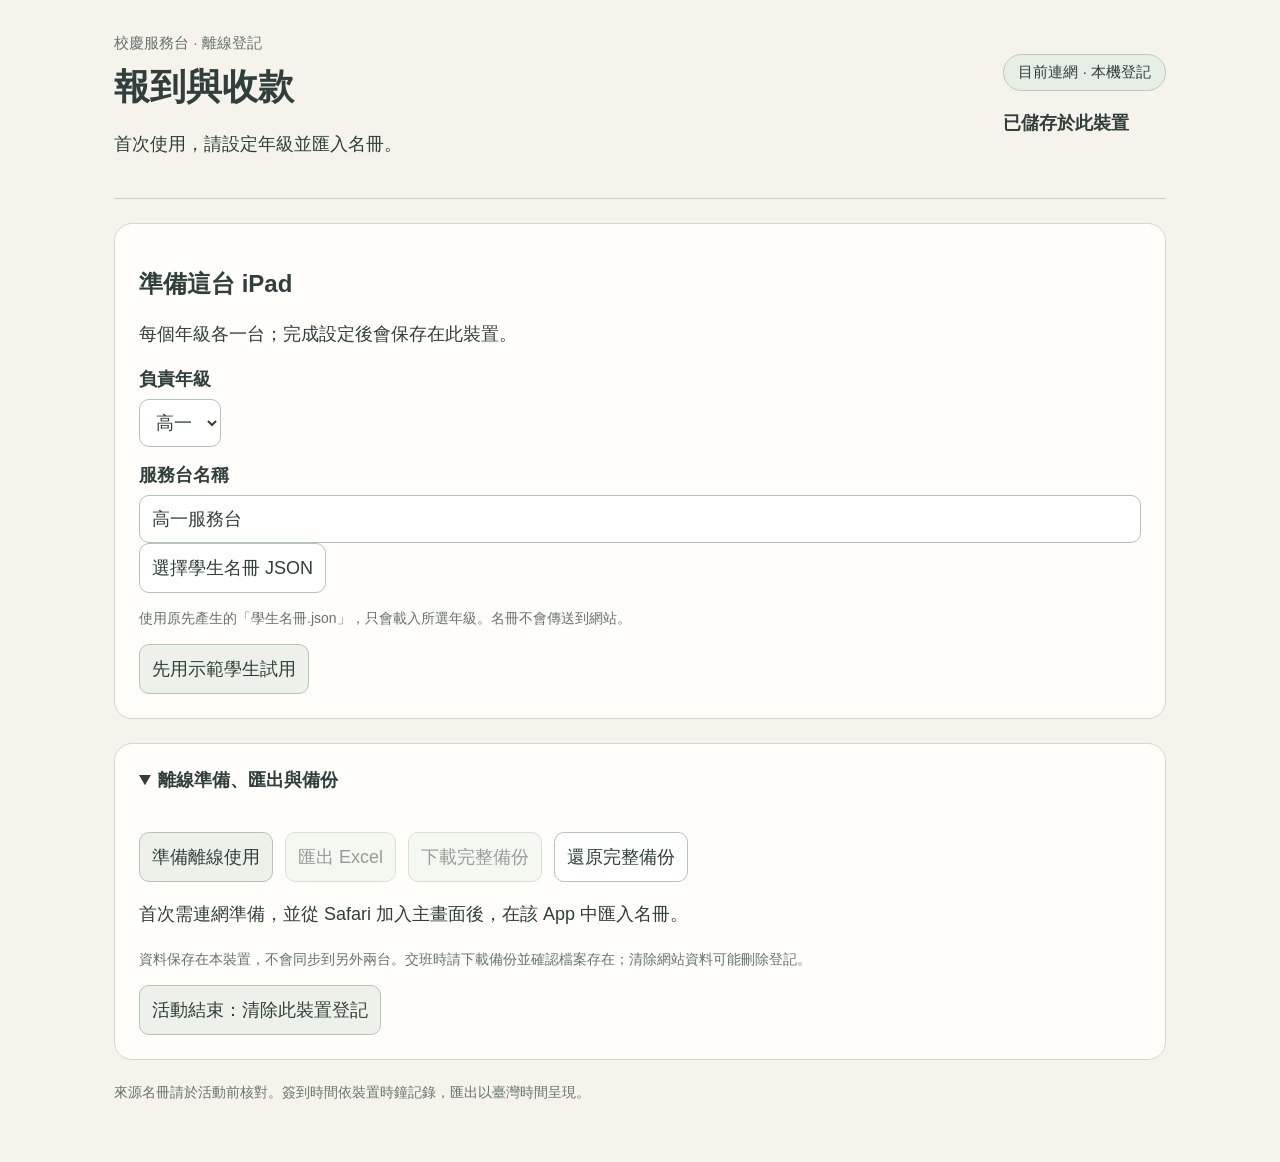
==== index.html @ 048487d2 "Add files via upload" ====
<!doctype html><html lang="zh-Hant"><meta charset="utf-8"><meta name="viewport" content="width=device-width,initial-scale=1,viewport-fit=cover"><meta name="theme-color" content="#45665e"><meta name="apple-mobile-web-app-capable" content="yes"><link rel="manifest" href="manifest.webmanifest"><link rel="icon" href="icon.svg"><title>校慶報到與收款</title><link rel="stylesheet" href="style.css">
<main><header><div><small>校慶服務台 · 離線登記</small><h1>報到與收款</h1><p id="station-title">首次使用，請設定年級並匯入名冊。</p></div><div><span class="badge" id="connection">檢查連線中</span><p id="save-status" role="status" aria-live="polite">正在讀取裝置資料…</p></div></header>
<div class="notice" id="error" role="alert" hidden></div>
<section class="panel" id="setup"><h2>準備這台 iPad</h2><p>每個年級各一台；完成設定後會保存在此裝置。</p><label for="grade">負責年級</label><select id="grade"><option value="1">高一</option><option value="2">高二</option><option value="3">高三</option></select><label for="station">服務台名稱</label><input id="station" maxlength="80" value="高一服務台"><label class="file">選擇學生名冊 JSON<input id="roster-file" type="file" accept=".json,application/json"></label><p class="hint">使用原先產生的「學生名冊.json」，只會載入所選年級。名冊不會傳送到網站。</p><button id="demo">先用示範學生試用</button></section>
<section id="workspace" hidden><div class="stats"><div><small>已到學生</small><strong id="present-count">0</strong></div><div><small>家長人數</small><strong id="guest-count">0</strong></div><div><small>有效實收</small><strong id="amount-count">$0</strong></div></div>
<section class="panel"><label for="query">搜尋姓名、班級或座號</label><div class="row"><input id="query" type="search" placeholder="輸入學生姓名" autocomplete="off"><button id="clear-query">清除／下一位</button></div><div class="row filters"><label>顯示<select id="filter"><option value="search">依搜尋結果</option><option value="present">已到場</option><option value="absent">未到場</option><option value="paid">有收款</option><option value="all">本年級全部</option></select></label><span id="result-count" role="status"></span></div><div id="results" class="results"></div></section>
<section class="panel" id="editor" hidden><div class="row"><h2 id="student-title"></h2><button id="close-editor">關閉學生資料</button></div><div class="check"><input id="present" type="checkbox"><label for="present">學生已到場</label></div><p class="hint" id="arrival-time"></p><label for="guests">家長到場人數（0–99）</label><input id="guests" type="number" min="0" max="99" step="1" inputmode="numeric"><label for="note">備註</label><textarea id="note" maxlength="2000" rows="3" placeholder="例如：家長已領取資料"></textarea><p class="hint">到場、人數與備註修改後自動儲存；請確認右上方顯示「已儲存」。</p>
<button id="retry-save">立即儲存／重試</button><hr><h3>新增一筆實收捐款</h3><p class="hint">只登記已收到的款項。每次新增獨立一筆，不覆蓋前次收款。</p><form id="payment-form"><div class="fields"><div><label for="amount">實收金額（元）</label><input id="amount" type="number" min="1" max="99999999" step="1" required inputmode="numeric"></div><div><label for="method">收款方式</label><select id="method"><option>現金</option><option>轉帳</option><option>其他</option></select></div></div><label for="payment-note">這筆收款備註</label><input id="payment-note" maxlength="2000"><button class="primary" id="add-payment">確認已收款並儲存</button></form><div id="payments"></div></section></section>
<details class="panel" open id="management"><summary>離線準備、匯出與備份</summary><div class="tools"><button id="offline">準備離線使用</button><button id="export" disabled>匯出 Excel</button><button id="backup" disabled>下載完整備份</button><label class="file">還原完整備份<input id="restore" type="file" accept=".json,application/json"></label></div><p id="offline-status" role="status">首次需連網準備，並從 Safari 加入主畫面後，在該 App 中匯入名冊。</p><p id="export-status" role="status"></p><p class="hint">資料保存在本裝置，不會同步到另外兩台。交班時請下載備份並確認檔案存在；清除網站資料可能刪除登記。</p><button id="erase">活動結束：清除此裝置登記</button></details><footer>來源名冊請於活動前核對。簽到時間依裝置時鐘記錄，匯出以臺灣時間呈現。</footer></main><dialog id="confirm-dialog"><form id="confirm-form"><h2 id="confirm-title">確認操作</h2><p id="confirm-text"></p><label id="confirm-label" for="confirm-input">請輸入</label><input id="confirm-input" maxlength="2000"><div class="tools"><button type="button" id="confirm-cancel">取消</button><button class="primary" type="submit">確認</button></div></form></dialog><script src="core.js"></script><script src="app.js"></script></html>
---- style.css ----
:root{font:18px -apple-system,BlinkMacSystemFont,"PingFang TC",sans-serif;color:#303f3b;background:#f5f3ec}*{box-sizing:border-box}body{margin:0}main{max-width:1100px;margin:auto;padding:32px 24px 60px}header,.row{display:flex;justify-content:space-between;align-items:center;gap:16px;flex-wrap:wrap}header{border-bottom:1px solid #ccd1c7;padding-bottom:20px}h1{font-size:36px;margin:10px 0}h2{font-size:24px}h3{font-size:20px}p{line-height:1.65}small,.hint,footer{color:#64736c}.badge{display:inline-block;border:1px solid #bdc8bd;background:#e7eee5;border-radius:20px;padding:8px 14px;font-size:15px}#save-status{font-weight:650}.panel{padding:24px;background:#fffefa;border:1px solid #d4d8cc;border-radius:18px;margin-top:24px}label{display:block;font-weight:600;margin:16px 0 8px}input,select,textarea,button,.file{font:inherit;color:inherit;border:1px solid #b6c3b8;border-radius:10px;padding:12px;min-height:48px;background:white}input:not([type=checkbox]),textarea{width:100%}select{max-width:100%}button,.file{cursor:pointer}button{background:#edf1e9}button:disabled{opacity:.5;cursor:wait}.primary{background:#45665e;color:white}input:focus-visible,textarea:focus-visible,button:focus-visible,select:focus-visible,summary:focus-visible{outline:3px solid #b59043;outline-offset:3px}.file{display:inline-flex;gap:10px;align-items:center;font-weight:400;margin:0;position:relative}.file input{position:absolute;opacity:0;width:1px!important;height:1px;min-height:0}.file:focus-within{outline:3px solid #b59043}.tools{display:flex;gap:12px;flex-wrap:wrap;margin-top:20px}.stats{display:grid;grid-template-columns:repeat(3,1fr);gap:14px;margin-top:24px}.stats>div{background:#e9eee4;border-radius:14px;padding:20px}.stats small,.stats strong{display:block}.stats strong{font-size:30px;margin-top:8px;overflow-wrap:anywhere}.row>input{flex:1;min-width:180px}.filters{justify-content:flex-start;margin:16px 0}.filters label{margin:0}.filters select{margin-left:12px}.results{display:grid;grid-template-columns:repeat(2,minmax(0,1fr));gap:12px;max-height:480px;overflow:auto}.student{text-align:left;display:flex;flex-direction:column;gap:6px;background:#fffefa;overflow-wrap:anywhere}.student strong{font-size:23px}.student[aria-pressed=true]{border:2px solid #45665e;background:#eaf0e8}.check{display:flex;align-items:center;gap:12px;margin-top:20px}.check input{width:28px;height:28px}.check label{margin:0;font-size:22px}.hint,footer{font-size:14px}.fields{display:grid;grid-template-columns:1fr 1fr;gap:16px}hr{border:0;border-top:1px solid #d4d8cc;margin-top:28px}form button{margin-top:16px}.payment{border-top:1px solid #d4d8cc;padding:16px 0;overflow-wrap:anywhere}.payment button{margin-left:12px}.notice{background:#fff1dd;border:1px solid #bf873a;padding:16px;margin-top:16px;border-radius:12px;white-space:pre-line;overflow-wrap:anywhere}summary{cursor:pointer;font-weight:600;min-height:44px}footer{margin-top:24px}#student-title{overflow-wrap:anywhere}[hidden]{display:none!important}@media(max-width:600px){main{padding:20px 14px}.panel{padding:18px 14px}.stats{gap:8px}.stats>div{padding:12px 9px}.stats strong{font-size:23px}.stats small{font-size:13px}.results,.fields{grid-template-columns:1fr}.row>input{flex-basis:100%}.tools>*{width:100%;justify-content:center}h1{font-size:30px}.filters select{margin-left:0}button{white-space:normal}.payment button{margin:8px 0 0;display:block}}

dialog{max-width:calc(100vw - 32px);width:520px;border:1px solid #b6c3b8;border-radius:18px;padding:24px;background:#fffefa;color:#303f3b}dialog::backdrop{background:#263a3266}
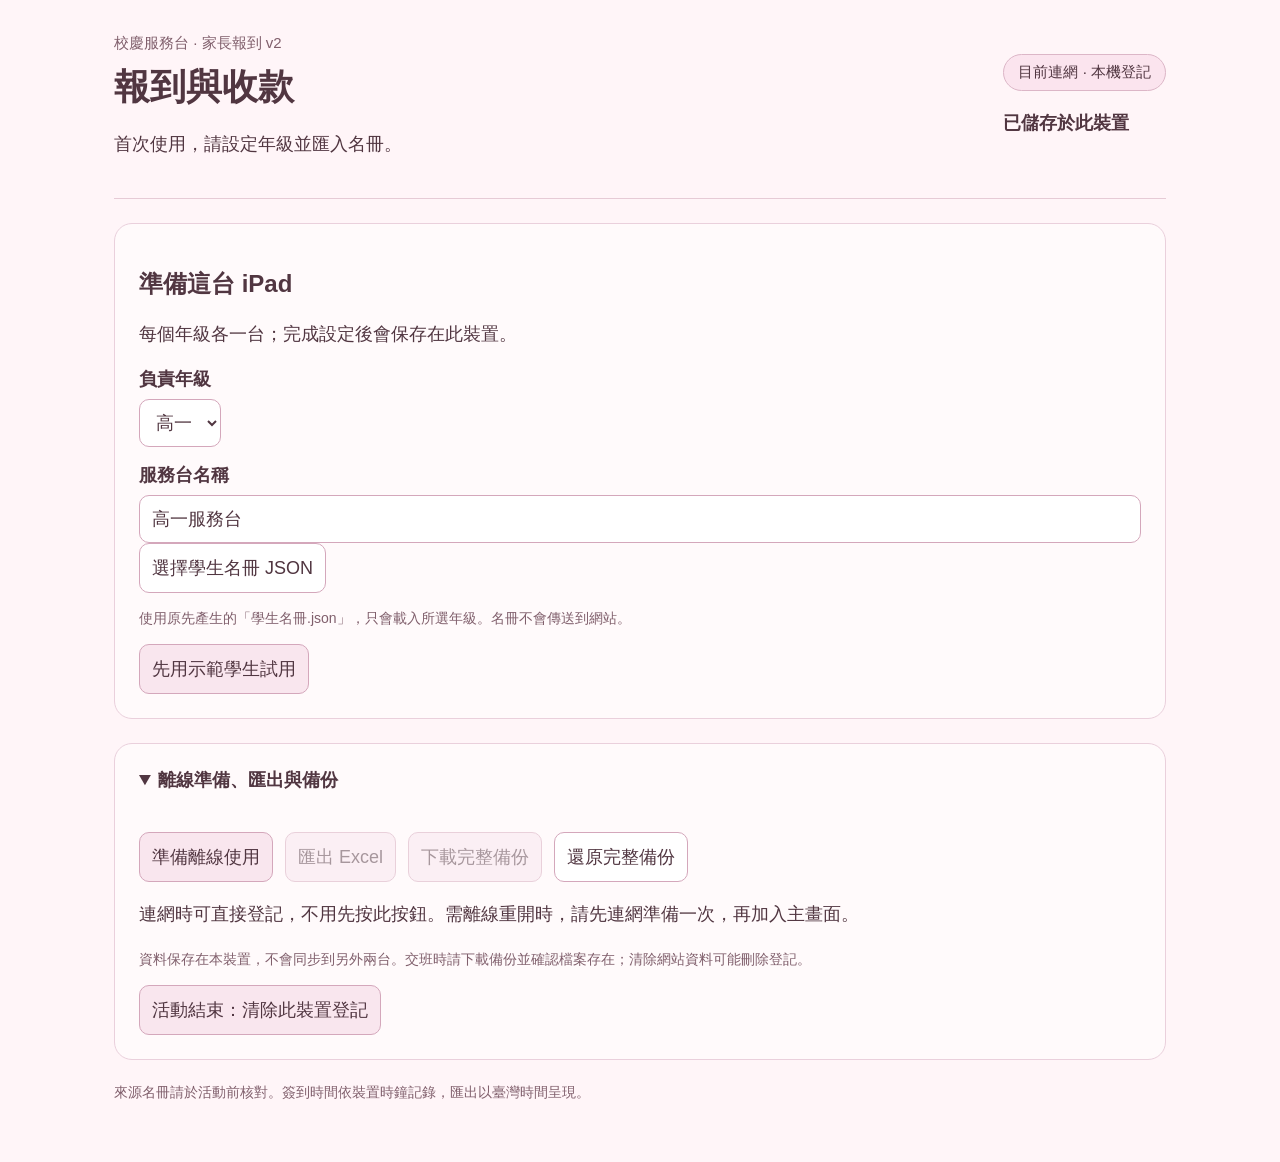
==== commit b91763ce: "Add files via upload" ====
--- a/index.html
+++ b/index.html
@@ -1,9 +1,9 @@
-<!doctype html><html lang="zh-Hant"><meta charset="utf-8"><meta name="viewport" content="width=device-width,initial-scale=1,viewport-fit=cover"><meta name="theme-color" content="#45665e"><meta name="apple-mobile-web-app-capable" content="yes"><link rel="manifest" href="manifest.webmanifest"><link rel="icon" href="icon.svg"><title>校慶報到與收款</title><link rel="stylesheet" href="style.css">
-<main><header><div><small>校慶服務台 · 離線登記</small><h1>報到與收款</h1><p id="station-title">首次使用，請設定年級並匯入名冊。</p></div><div><span class="badge" id="connection">檢查連線中</span><p id="save-status" role="status" aria-live="polite">正在讀取裝置資料…</p></div></header>
+<!doctype html><html lang="zh-Hant"><meta charset="utf-8"><meta name="viewport" content="width=device-width,initial-scale=1,viewport-fit=cover"><meta name="theme-color" content="#a84f70"><meta name="apple-mobile-web-app-capable" content="yes"><link rel="manifest" href="manifest.webmanifest"><link rel="icon" href="icon.svg"><title>校慶報到與收款</title><link rel="stylesheet" href="style.css?v=2">
+<main><header><div><small>校慶服務台 · 家長報到 v2</small><h1>報到與收款</h1><p id="station-title">首次使用，請設定年級並匯入名冊。</p></div><div><span class="badge" id="connection">檢查連線中</span><p id="save-status" role="status" aria-live="polite">正在讀取裝置資料…</p></div></header>
 <div class="notice" id="error" role="alert" hidden></div>
 <section class="panel" id="setup"><h2>準備這台 iPad</h2><p>每個年級各一台；完成設定後會保存在此裝置。</p><label for="grade">負責年級</label><select id="grade"><option value="1">高一</option><option value="2">高二</option><option value="3">高三</option></select><label for="station">服務台名稱</label><input id="station" maxlength="80" value="高一服務台"><label class="file">選擇學生名冊 JSON<input id="roster-file" type="file" accept=".json,application/json"></label><p class="hint">使用原先產生的「學生名冊.json」，只會載入所選年級。名冊不會傳送到網站。</p><button id="demo">先用示範學生試用</button></section>
-<section id="workspace" hidden><div class="stats"><div><small>已到學生</small><strong id="present-count">0</strong></div><div><small>家長人數</small><strong id="guest-count">0</strong></div><div><small>有效實收</small><strong id="amount-count">$0</strong></div></div>
-<section class="panel"><label for="query">搜尋姓名、班級或座號</label><div class="row"><input id="query" type="search" placeholder="輸入學生姓名" autocomplete="off"><button id="clear-query">清除／下一位</button></div><div class="row filters"><label>顯示<select id="filter"><option value="search">依搜尋結果</option><option value="present">已到場</option><option value="absent">未到場</option><option value="paid">有收款</option><option value="all">本年級全部</option></select></label><span id="result-count" role="status"></span></div><div id="results" class="results"></div></section>
-<section class="panel" id="editor" hidden><div class="row"><h2 id="student-title"></h2><button id="close-editor">關閉學生資料</button></div><div class="check"><input id="present" type="checkbox"><label for="present">學生已到場</label></div><p class="hint" id="arrival-time"></p><label for="guests">家長到場人數（0–99）</label><input id="guests" type="number" min="0" max="99" step="1" inputmode="numeric"><label for="note">備註</label><textarea id="note" maxlength="2000" rows="3" placeholder="例如：家長已領取資料"></textarea><p class="hint">到場、人數與備註修改後自動儲存；請確認右上方顯示「已儲存」。</p>
-<button id="retry-save">立即儲存／重試</button><hr><h3>新增一筆實收捐款</h3><p class="hint">只登記已收到的款項。每次新增獨立一筆，不覆蓋前次收款。</p><form id="payment-form"><div class="fields"><div><label for="amount">實收金額（元）</label><input id="amount" type="number" min="1" max="99999999" step="1" required inputmode="numeric"></div><div><label for="method">收款方式</label><select id="method"><option>現金</option><option>轉帳</option><option>其他</option></select></div></div><label for="payment-note">這筆收款備註</label><input id="payment-note" maxlength="2000"><button class="primary" id="add-payment">確認已收款並儲存</button></form><div id="payments"></div></section></section>
-<details class="panel" open id="management"><summary>離線準備、匯出與備份</summary><div class="tools"><button id="offline">準備離線使用</button><button id="export" disabled>匯出 Excel</button><button id="backup" disabled>下載完整備份</button><label class="file">還原完整備份<input id="restore" type="file" accept=".json,application/json"></label></div><p id="offline-status" role="status">首次需連網準備，並從 Safari 加入主畫面後，在該 App 中匯入名冊。</p><p id="export-status" role="status"></p><p class="hint">資料保存在本裝置，不會同步到另外兩台。交班時請下載備份並確認檔案存在；清除網站資料可能刪除登記。</p><button id="erase">活動結束：清除此裝置登記</button></details><footer>來源名冊請於活動前核對。簽到時間依裝置時鐘記錄，匯出以臺灣時間呈現。</footer></main><dialog id="confirm-dialog"><form id="confirm-form"><h2 id="confirm-title">確認操作</h2><p id="confirm-text"></p><label id="confirm-label" for="confirm-input">請輸入</label><input id="confirm-input" maxlength="2000"><div class="tools"><button type="button" id="confirm-cancel">取消</button><button class="primary" type="submit">確認</button></div></form></dialog><script src="core.js"></script><script src="app.js"></script></html>
+<section id="workspace" hidden><div class="stats"><div><small>已到家長</small><strong id="present-count">0</strong></div><div><small>家長到場比例</small><strong id="ratio-count">0%</strong></div><div><small>有效實收</small><strong id="amount-count">$0</strong></div></div>
+<section class="panel" id="search-panel"><label for="query">搜尋姓名、班級或座號</label><div class="row"><input id="query" type="search" placeholder="輸入學生姓名" autocomplete="off"><button id="clear-query">清除／下一位</button></div><div class="row filters"><label>顯示<select id="filter"><option value="search">依搜尋結果</option><option value="present">已到場</option><option value="absent">未到場</option><option value="paid">有收款</option><option value="all">本年級全部</option></select></label><span id="result-count" role="status"></span></div><div id="results" class="results"></div></section>
+<section class="panel" id="editor" hidden><div class="row"><h2 id="student-title"></h2><button id="close-editor">返回選擇其他學生</button></div><div class="check"><input id="present" type="checkbox"><label for="present">家長已到場</label></div><p class="hint" id="arrival-time"></p><label for="note">備註</label><textarea id="note" maxlength="2000" rows="3" placeholder="例如：家長已領取資料"></textarea><p class="hint">家長到場與備註修改後自動儲存；請確認右上方顯示「已儲存」。</p>
+<button id="retry-save">立即儲存／重試</button><hr><h3>新增一筆實收捐款</h3><p class="hint">只登記已收到的款項。每次新增獨立一筆，不覆蓋前次收款。</p><form id="payment-form"><div class="fields"><div><label for="amount">實收金額（元）</label><input id="amount" type="number" min="1" max="99999999" step="1" required inputmode="numeric"></div><div><label for="method">收款方式</label><select id="method"><option>現金</option><option>轉帳</option><option>其他</option></select></div></div><label for="payment-note">這筆收款備註</label><input id="payment-note" maxlength="2000"><button class="primary" id="add-payment">確認已收款並儲存</button></form><div id="payments"></div></section><section class="panel" id="received-panel"><h2>目前已收到款項</h2><label for="received-query">查詢學生或班級</label><input id="received-query" type="search" placeholder="輸入姓名或班級；留白顯示全部"><p id="received-summary" role="status"></p><div id="received-list" class="results"></div></section></section>
+<details class="panel" open id="management"><summary>離線準備、匯出與備份</summary><div class="tools"><button id="offline">準備離線使用</button><button id="export" disabled>匯出 Excel</button><button id="backup" disabled>下載完整備份</button><label class="file">還原完整備份<input id="restore" type="file" accept=".json,application/json"></label></div><p id="offline-status" role="status">連網時可直接登記，不用先按此按鈕。需離線重開時，請先連網準備一次，再加入主畫面。</p><p id="export-status" role="status"></p><p class="hint">資料保存在本裝置，不會同步到另外兩台。交班時請下載備份並確認檔案存在；清除網站資料可能刪除登記。</p><button id="erase">活動結束：清除此裝置登記</button></details><footer>來源名冊請於活動前核對。簽到時間依裝置時鐘記錄，匯出以臺灣時間呈現。</footer></main><dialog id="confirm-dialog"><form id="confirm-form"><h2 id="confirm-title">確認操作</h2><p id="confirm-text"></p><label id="confirm-label" for="confirm-input">請輸入</label><input id="confirm-input" maxlength="2000"><div class="tools"><button type="button" id="confirm-cancel">取消</button><button class="primary" type="submit">確認</button></div></form></dialog><script src="core.js?v=2"></script><script src="app.js?v=2"></script></html>
--- a/style.css
+++ b/style.css
@@ -1,3 +1,5 @@
-:root{font:18px -apple-system,BlinkMacSystemFont,"PingFang TC",sans-serif;color:#303f3b;background:#f5f3ec}*{box-sizing:border-box}body{margin:0}main{max-width:1100px;margin:auto;padding:32px 24px 60px}header,.row{display:flex;justify-content:space-between;align-items:center;gap:16px;flex-wrap:wrap}header{border-bottom:1px solid #ccd1c7;padding-bottom:20px}h1{font-size:36px;margin:10px 0}h2{font-size:24px}h3{font-size:20px}p{line-height:1.65}small,.hint,footer{color:#64736c}.badge{display:inline-block;border:1px solid #bdc8bd;background:#e7eee5;border-radius:20px;padding:8px 14px;font-size:15px}#save-status{font-weight:650}.panel{padding:24px;background:#fffefa;border:1px solid #d4d8cc;border-radius:18px;margin-top:24px}label{display:block;font-weight:600;margin:16px 0 8px}input,select,textarea,button,.file{font:inherit;color:inherit;border:1px solid #b6c3b8;border-radius:10px;padding:12px;min-height:48px;background:white}input:not([type=checkbox]),textarea{width:100%}select{max-width:100%}button,.file{cursor:pointer}button{background:#edf1e9}button:disabled{opacity:.5;cursor:wait}.primary{background:#45665e;color:white}input:focus-visible,textarea:focus-visible,button:focus-visible,select:focus-visible,summary:focus-visible{outline:3px solid #b59043;outline-offset:3px}.file{display:inline-flex;gap:10px;align-items:center;font-weight:400;margin:0;position:relative}.file input{position:absolute;opacity:0;width:1px!important;height:1px;min-height:0}.file:focus-within{outline:3px solid #b59043}.tools{display:flex;gap:12px;flex-wrap:wrap;margin-top:20px}.stats{display:grid;grid-template-columns:repeat(3,1fr);gap:14px;margin-top:24px}.stats>div{background:#e9eee4;border-radius:14px;padding:20px}.stats small,.stats strong{display:block}.stats strong{font-size:30px;margin-top:8px;overflow-wrap:anywhere}.row>input{flex:1;min-width:180px}.filters{justify-content:flex-start;margin:16px 0}.filters label{margin:0}.filters select{margin-left:12px}.results{display:grid;grid-template-columns:repeat(2,minmax(0,1fr));gap:12px;max-height:480px;overflow:auto}.student{text-align:left;display:flex;flex-direction:column;gap:6px;background:#fffefa;overflow-wrap:anywhere}.student strong{font-size:23px}.student[aria-pressed=true]{border:2px solid #45665e;background:#eaf0e8}.check{display:flex;align-items:center;gap:12px;margin-top:20px}.check input{width:28px;height:28px}.check label{margin:0;font-size:22px}.hint,footer{font-size:14px}.fields{display:grid;grid-template-columns:1fr 1fr;gap:16px}hr{border:0;border-top:1px solid #d4d8cc;margin-top:28px}form button{margin-top:16px}.payment{border-top:1px solid #d4d8cc;padding:16px 0;overflow-wrap:anywhere}.payment button{margin-left:12px}.notice{background:#fff1dd;border:1px solid #bf873a;padding:16px;margin-top:16px;border-radius:12px;white-space:pre-line;overflow-wrap:anywhere}summary{cursor:pointer;font-weight:600;min-height:44px}footer{margin-top:24px}#student-title{overflow-wrap:anywhere}[hidden]{display:none!important}@media(max-width:600px){main{padding:20px 14px}.panel{padding:18px 14px}.stats{gap:8px}.stats>div{padding:12px 9px}.stats strong{font-size:23px}.stats small{font-size:13px}.results,.fields{grid-template-columns:1fr}.row>input{flex-basis:100%}.tools>*{width:100%;justify-content:center}h1{font-size:30px}.filters select{margin-left:0}button{white-space:normal}.payment button{margin:8px 0 0;display:block}}
+:root{font:18px -apple-system,BlinkMacSystemFont,"PingFang TC",sans-serif;color:#513641;background:#fff5f8}*{box-sizing:border-box}body{margin:0}main{max-width:1100px;margin:auto;padding:32px 24px 60px}header,.row{display:flex;justify-content:space-between;align-items:center;gap:16px;flex-wrap:wrap}header{border-bottom:1px solid #e6cbd6;padding-bottom:20px}h1{font-size:36px;margin:10px 0}h2{font-size:24px}h3{font-size:20px}p{line-height:1.65}small,.hint,footer{color:#805f6c}.badge{display:inline-block;border:1px solid #dcb6c7;background:#fbe4ee;border-radius:20px;padding:8px 14px;font-size:15px}#save-status{font-weight:650}.panel{padding:24px;background:#fffafb;border:1px solid #ead0dc;border-radius:18px;margin-top:24px}label{display:block;font-weight:600;margin:16px 0 8px}input,select,textarea,button,.file{font:inherit;color:inherit;border:1px solid #d4a7bb;border-radius:10px;padding:12px;min-height:48px;background:white}input:not([type=checkbox]),textarea{width:100%}select{max-width:100%}button,.file{cursor:pointer}button{background:#f9e6ee}button:disabled{opacity:.5;cursor:wait}.primary{background:#a84f70;color:white}input:focus-visible,textarea:focus-visible,button:focus-visible,select:focus-visible,summary:focus-visible{outline:3px solid #a84f70;outline-offset:3px}.file{display:inline-flex;gap:10px;align-items:center;font-weight:400;margin:0;position:relative}.file input{position:absolute;opacity:0;width:1px!important;height:1px;min-height:0}.file:focus-within{outline:3px solid #a84f70}.tools{display:flex;gap:12px;flex-wrap:wrap;margin-top:20px}.stats{display:grid;grid-template-columns:repeat(3,1fr);gap:14px;margin-top:24px}.stats>div{background:#f8e1eb;border-radius:14px;padding:20px}.stats small,.stats strong{display:block}.stats strong{font-size:30px;margin-top:8px;overflow-wrap:anywhere}.row>input{flex:1;min-width:180px}.filters{justify-content:flex-start;margin:16px 0}.filters label{margin:0}.filters select{margin-left:12px}.results{display:grid;grid-template-columns:repeat(2,minmax(0,1fr));gap:12px;max-height:480px;overflow:auto}.student{text-align:left;display:flex;flex-direction:column;gap:6px;background:#fffafb;overflow-wrap:anywhere}.student strong{font-size:23px}.student[aria-pressed=true]{border:2px solid #a84f70;background:#fce8f0}.check{display:flex;align-items:center;gap:12px;margin-top:20px}.check input{width:28px;height:28px}.check label{margin:0;font-size:22px}.hint,footer{font-size:14px}.fields{display:grid;grid-template-columns:1fr 1fr;gap:16px}hr{border:0;border-top:1px solid #ead0dc;margin-top:28px}form button{margin-top:16px}.payment{border-top:1px solid #ead0dc;padding:16px 0;overflow-wrap:anywhere}.payment button{margin-left:12px}.notice{background:#fff1dd;border:1px solid #bf873a;padding:16px;margin-top:16px;border-radius:12px;white-space:pre-line;overflow-wrap:anywhere}summary{cursor:pointer;font-weight:600;min-height:44px}footer{margin-top:24px}#student-title{overflow-wrap:anywhere}[hidden]{display:none!important}@media(max-width:600px){main{padding:20px 14px}.panel{padding:18px 14px}.stats{gap:8px}.stats>div{padding:12px 9px}.stats strong{font-size:23px}.stats small{font-size:13px}.results,.fields{grid-template-columns:1fr}.row>input{flex-basis:100%}.tools>*{width:100%;justify-content:center}h1{font-size:30px}.filters select{margin-left:0}button{white-space:normal}.payment button{margin:8px 0 0;display:block}}
 
-dialog{max-width:calc(100vw - 32px);width:520px;border:1px solid #b6c3b8;border-radius:18px;padding:24px;background:#fffefa;color:#303f3b}dialog::backdrop{background:#263a3266}
+dialog{max-width:calc(100vw - 32px);width:520px;border:1px solid #d4a7bb;border-radius:18px;padding:24px;background:#fffafb;color:#513641}dialog::backdrop{background:#51364166}
+
+#editor{scroll-margin-top:16px}.received{border:1px solid #ead0dc;border-radius:12px;padding:16px}.received strong:last-child{color:#a84f70}
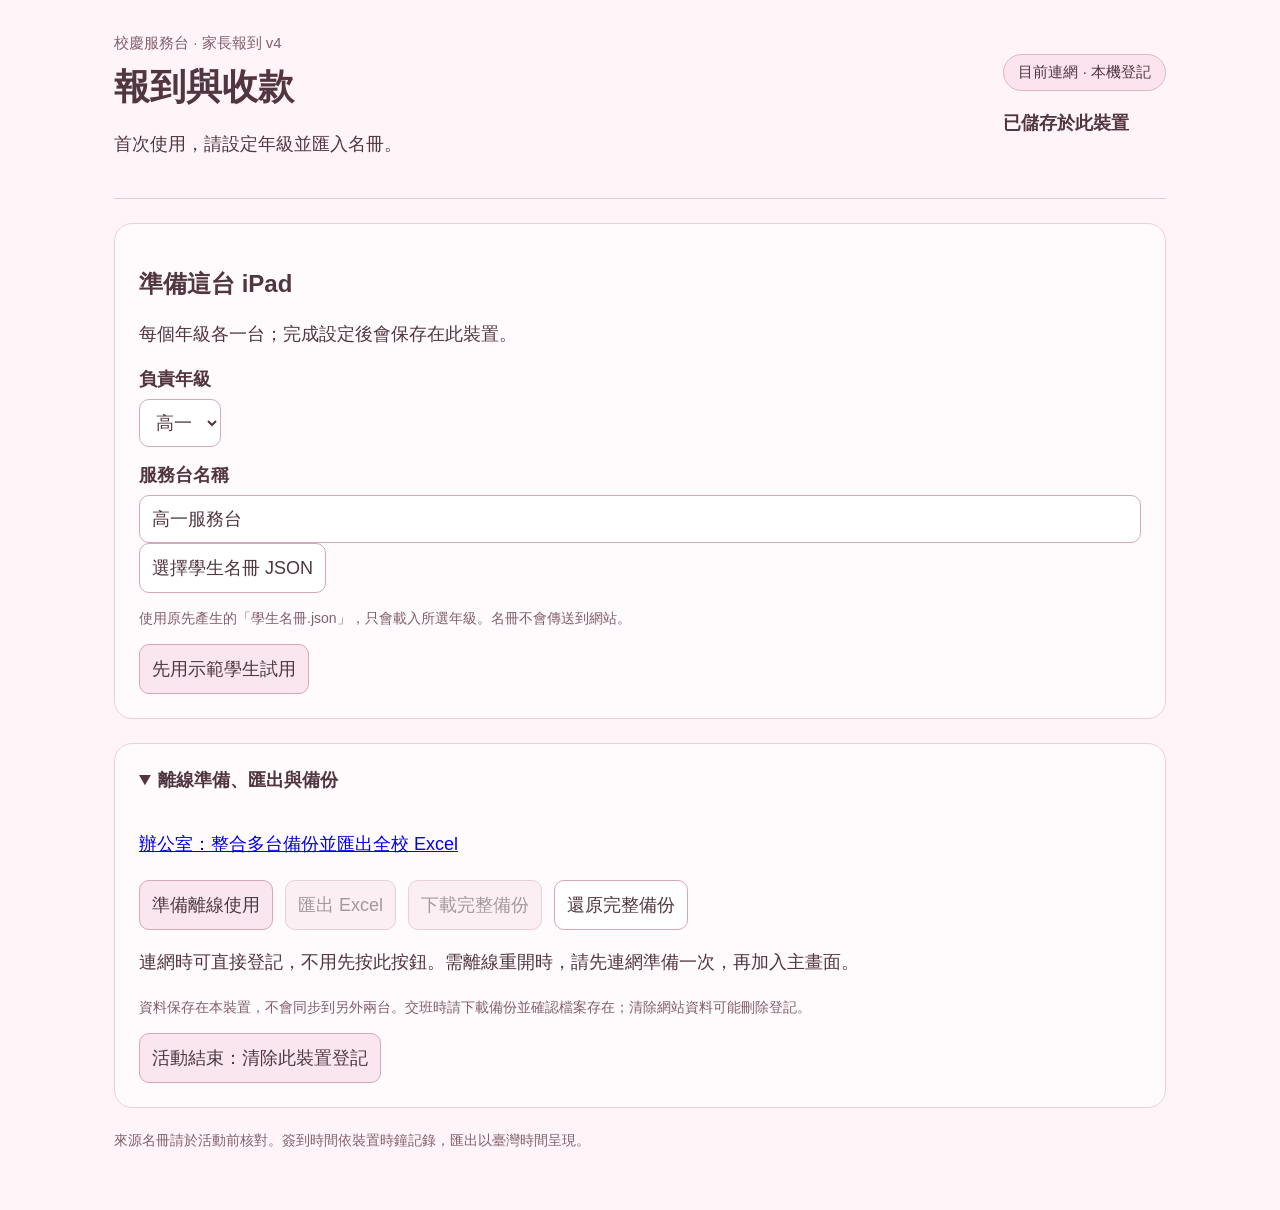
==== commit 0c6d0a1e: "Add files via upload" ====
--- a/index.html
+++ b/index.html
@@ -1,9 +1,9 @@
-<!doctype html><html lang="zh-Hant"><meta charset="utf-8"><meta name="viewport" content="width=device-width,initial-scale=1,viewport-fit=cover"><meta name="theme-color" content="#a84f70"><meta name="apple-mobile-web-app-capable" content="yes"><link rel="manifest" href="manifest.webmanifest"><link rel="icon" href="icon.svg"><title>校慶報到與收款</title><link rel="stylesheet" href="style.css?v=2">
-<main><header><div><small>校慶服務台 · 家長報到 v2</small><h1>報到與收款</h1><p id="station-title">首次使用，請設定年級並匯入名冊。</p></div><div><span class="badge" id="connection">檢查連線中</span><p id="save-status" role="status" aria-live="polite">正在讀取裝置資料…</p></div></header>
+<!doctype html><html lang="zh-Hant"><meta charset="utf-8"><meta name="viewport" content="width=device-width,initial-scale=1,viewport-fit=cover"><meta name="theme-color" content="#a84f70"><meta name="apple-mobile-web-app-capable" content="yes"><link rel="manifest" href="manifest.webmanifest"><link rel="icon" href="icon.svg"><title>校慶報到與收款</title><link rel="stylesheet" href="style.css?v=4">
+<main><header><div><small>校慶服務台 · 家長報到 v4</small><h1>報到與收款</h1><p id="station-title">首次使用，請設定年級並匯入名冊。</p></div><div><span class="badge" id="connection">檢查連線中</span><p id="save-status" role="status" aria-live="polite">正在讀取裝置資料…</p></div></header>
 <div class="notice" id="error" role="alert" hidden></div>
 <section class="panel" id="setup"><h2>準備這台 iPad</h2><p>每個年級各一台；完成設定後會保存在此裝置。</p><label for="grade">負責年級</label><select id="grade"><option value="1">高一</option><option value="2">高二</option><option value="3">高三</option></select><label for="station">服務台名稱</label><input id="station" maxlength="80" value="高一服務台"><label class="file">選擇學生名冊 JSON<input id="roster-file" type="file" accept=".json,application/json"></label><p class="hint">使用原先產生的「學生名冊.json」，只會載入所選年級。名冊不會傳送到網站。</p><button id="demo">先用示範學生試用</button></section>
 <section id="workspace" hidden><div class="stats"><div><small>已到家長</small><strong id="present-count">0</strong></div><div><small>家長到場比例</small><strong id="ratio-count">0%</strong></div><div><small>有效實收</small><strong id="amount-count">$0</strong></div></div>
 <section class="panel" id="search-panel"><label for="query">搜尋姓名、班級或座號</label><div class="row"><input id="query" type="search" placeholder="輸入學生姓名" autocomplete="off"><button id="clear-query">清除／下一位</button></div><div class="row filters"><label>顯示<select id="filter"><option value="search">依搜尋結果</option><option value="present">已到場</option><option value="absent">未到場</option><option value="paid">有收款</option><option value="all">本年級全部</option></select></label><span id="result-count" role="status"></span></div><div id="results" class="results"></div></section>
 <section class="panel" id="editor" hidden><div class="row"><h2 id="student-title"></h2><button id="close-editor">返回選擇其他學生</button></div><div class="check"><input id="present" type="checkbox"><label for="present">家長已到場</label></div><p class="hint" id="arrival-time"></p><label for="note">備註</label><textarea id="note" maxlength="2000" rows="3" placeholder="例如：家長已領取資料"></textarea><p class="hint">家長到場與備註修改後自動儲存；請確認右上方顯示「已儲存」。</p>
-<button id="retry-save">立即儲存／重試</button><hr><h3>新增一筆實收捐款</h3><p class="hint">只登記已收到的款項。每次新增獨立一筆，不覆蓋前次收款。</p><form id="payment-form"><div class="fields"><div><label for="amount">實收金額（元）</label><input id="amount" type="number" min="1" max="99999999" step="1" required inputmode="numeric"></div><div><label for="method">收款方式</label><select id="method"><option>現金</option><option>轉帳</option><option>其他</option></select></div></div><label for="payment-note">這筆收款備註</label><input id="payment-note" maxlength="2000"><button class="primary" id="add-payment">確認已收款並儲存</button></form><div id="payments"></div></section><section class="panel" id="received-panel"><h2>目前已收到款項</h2><label for="received-query">查詢學生或班級</label><input id="received-query" type="search" placeholder="輸入姓名或班級；留白顯示全部"><p id="received-summary" role="status"></p><div id="received-list" class="results"></div></section></section>
-<details class="panel" open id="management"><summary>離線準備、匯出與備份</summary><div class="tools"><button id="offline">準備離線使用</button><button id="export" disabled>匯出 Excel</button><button id="backup" disabled>下載完整備份</button><label class="file">還原完整備份<input id="restore" type="file" accept=".json,application/json"></label></div><p id="offline-status" role="status">連網時可直接登記，不用先按此按鈕。需離線重開時，請先連網準備一次，再加入主畫面。</p><p id="export-status" role="status"></p><p class="hint">資料保存在本裝置，不會同步到另外兩台。交班時請下載備份並確認檔案存在；清除網站資料可能刪除登記。</p><button id="erase">活動結束：清除此裝置登記</button></details><footer>來源名冊請於活動前核對。簽到時間依裝置時鐘記錄，匯出以臺灣時間呈現。</footer></main><dialog id="confirm-dialog"><form id="confirm-form"><h2 id="confirm-title">確認操作</h2><p id="confirm-text"></p><label id="confirm-label" for="confirm-input">請輸入</label><input id="confirm-input" maxlength="2000"><div class="tools"><button type="button" id="confirm-cancel">取消</button><button class="primary" type="submit">確認</button></div></form></dialog><script src="core.js?v=2"></script><script src="app.js?v=2"></script></html>
+<button id="retry-save">立即儲存／重試</button><hr><div class="check"><input id="no-donation" type="checkbox"><label for="no-donation">無捐款</label></div><p class="hint">捐款自由；確認沒有捐款時勾選。未勾選也可只登記家長到場。</p><h3>新增一筆實收捐款</h3><p class="hint">只登記已收到的款項。每次新增獨立一筆，不覆蓋前次收款。</p><form id="payment-form"><div class="fields"><div><label for="amount">實收金額（元）</label><input id="amount" type="number" min="1" max="99999999" step="1" required inputmode="numeric"></div><div><label for="method">收款方式</label><select id="method"><option>現金</option><option>轉帳</option><option>其他</option></select></div></div><label for="payment-note">這筆收款備註</label><input id="payment-note" maxlength="2000"><button class="primary" id="add-payment">確認已收款並儲存</button></form><div id="payments"></div></section><section class="panel" id="received-panel"><h2>目前已收到款項</h2><label for="received-query">查詢學生或班級</label><input id="received-query" type="search" placeholder="輸入姓名或班級；留白顯示全部"><p id="received-summary" role="status"></p><div id="received-list" class="results"></div></section></section>
+<details class="panel" open id="management"><summary>離線準備、匯出與備份</summary><p><a href="merge.html">辦公室：整合多台備份並匯出全校 Excel</a></p><div class="tools"><button id="offline">準備離線使用</button><button id="export" disabled>匯出 Excel</button><button id="backup" disabled>下載完整備份</button><label class="file">還原完整備份<input id="restore" type="file" accept=".json,application/json"></label></div><p id="offline-status" role="status">連網時可直接登記，不用先按此按鈕。需離線重開時，請先連網準備一次，再加入主畫面。</p><p id="export-status" role="status"></p><p class="hint">資料保存在本裝置，不會同步到另外兩台。交班時請下載備份並確認檔案存在；清除網站資料可能刪除登記。</p><button id="erase">活動結束：清除此裝置登記</button></details><footer>來源名冊請於活動前核對。簽到時間依裝置時鐘記錄，匯出以臺灣時間呈現。</footer></main><dialog id="confirm-dialog"><form id="confirm-form"><h2 id="confirm-title">確認操作</h2><p id="confirm-text"></p><label id="confirm-label" for="confirm-input">請輸入</label><input id="confirm-input" maxlength="2000"><div class="tools"><button type="button" id="confirm-cancel">取消</button><button class="primary" type="submit">確認</button></div></form></dialog><script src="core.js?v=4"></script><script src="app.js?v=4"></script></html>
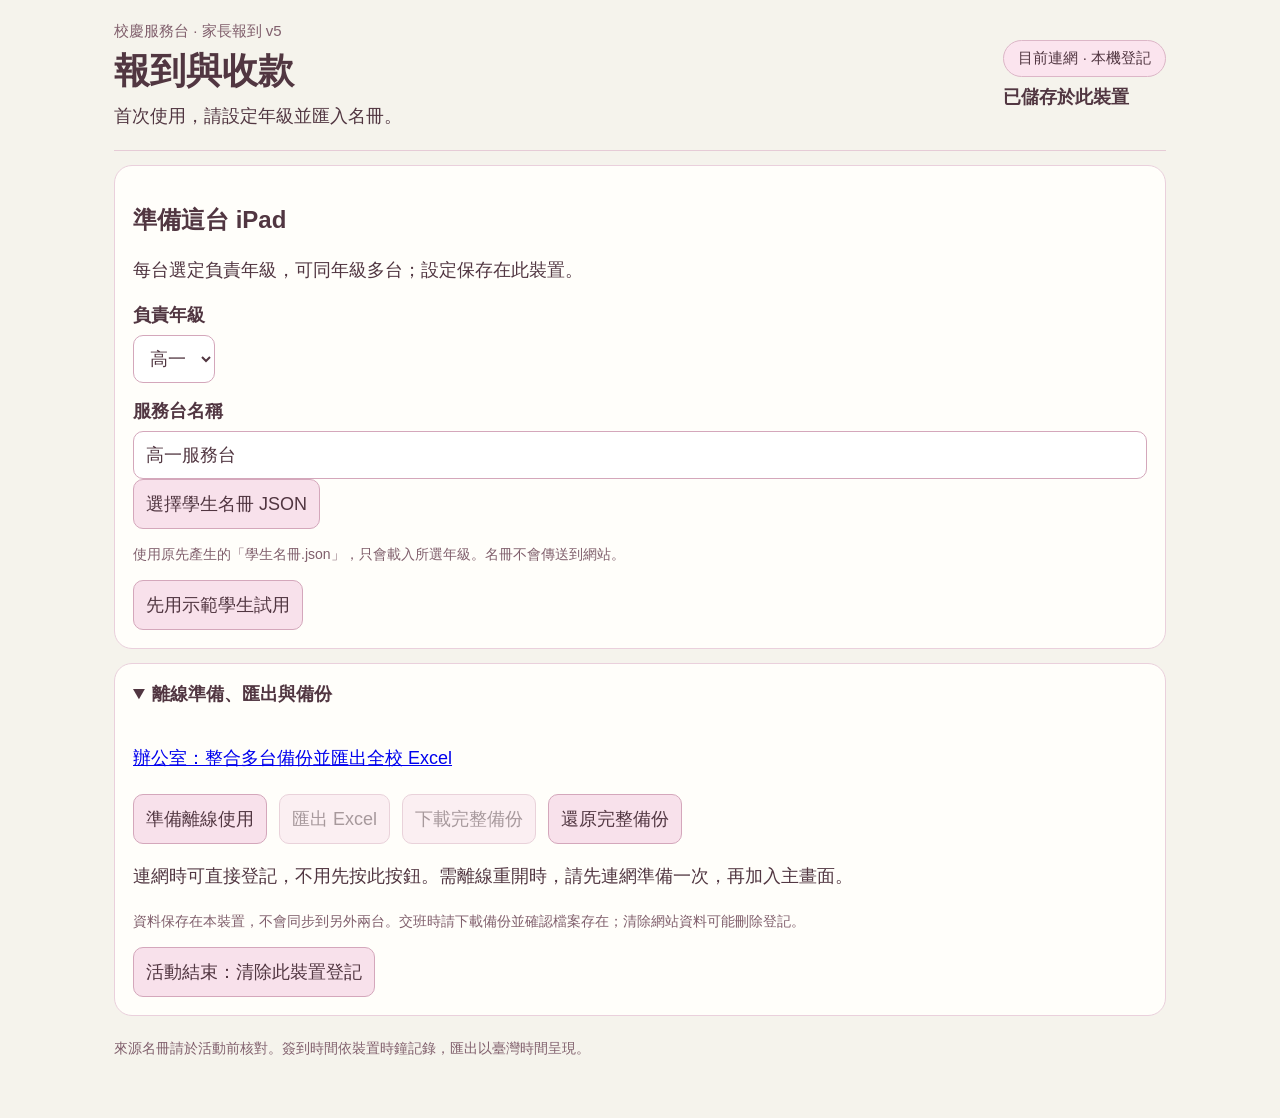
==== commit 52e201a9: "Add files via upload" ====
--- a/index.html
+++ b/index.html
@@ -1,9 +1,8 @@
-<!doctype html><html lang="zh-Hant"><meta charset="utf-8"><meta name="viewport" content="width=device-width,initial-scale=1,viewport-fit=cover"><meta name="theme-color" content="#a84f70"><meta name="apple-mobile-web-app-capable" content="yes"><link rel="manifest" href="manifest.webmanifest"><link rel="icon" href="icon.svg"><title>校慶報到與收款</title><link rel="stylesheet" href="style.css?v=4">
-<main><header><div><small>校慶服務台 · 家長報到 v4</small><h1>報到與收款</h1><p id="station-title">首次使用，請設定年級並匯入名冊。</p></div><div><span class="badge" id="connection">檢查連線中</span><p id="save-status" role="status" aria-live="polite">正在讀取裝置資料…</p></div></header>
+<!doctype html><html lang="zh-Hant"><meta charset="utf-8"><meta name="viewport" content="width=device-width,initial-scale=1,viewport-fit=cover"><meta name="theme-color" content="#a84f70"><meta name="apple-mobile-web-app-capable" content="yes"><link rel="manifest" href="manifest.webmanifest"><link rel="icon" href="icon.svg"><title>校慶報到與收款</title><link rel="stylesheet" href="style.css?v=5">
+<main><header><div><small>校慶服務台 · 家長報到 v5</small><h1>報到與收款</h1><p id="station-title">首次使用，請設定年級並匯入名冊。</p></div><div><span class="badge" id="connection">檢查連線中</span><p id="save-status" role="status" aria-live="polite">正在讀取裝置資料…</p></div></header>
 <div class="notice" id="error" role="alert" hidden></div>
-<section class="panel" id="setup"><h2>準備這台 iPad</h2><p>每個年級各一台；完成設定後會保存在此裝置。</p><label for="grade">負責年級</label><select id="grade"><option value="1">高一</option><option value="2">高二</option><option value="3">高三</option></select><label for="station">服務台名稱</label><input id="station" maxlength="80" value="高一服務台"><label class="file">選擇學生名冊 JSON<input id="roster-file" type="file" accept=".json,application/json"></label><p class="hint">使用原先產生的「學生名冊.json」，只會載入所選年級。名冊不會傳送到網站。</p><button id="demo">先用示範學生試用</button></section>
+<section class="panel" id="setup"><h2>準備這台 iPad</h2><p>每台選定負責年級，可同年級多台；設定保存在此裝置。</p><label for="grade">負責年級</label><select id="grade"><option value="1">高一</option><option value="2">高二</option><option value="3">高三</option></select><label for="station">服務台名稱</label><input id="station" maxlength="80" value="高一服務台"><label class="file">選擇學生名冊 JSON<input id="roster-file" type="file" accept=".json,application/json"></label><p class="hint">使用原先產生的「學生名冊.json」，只會載入所選年級。名冊不會傳送到網站。</p><button id="demo">先用示範學生試用</button></section>
 <section id="workspace" hidden><div class="stats"><div><small>已到家長</small><strong id="present-count">0</strong></div><div><small>家長到場比例</small><strong id="ratio-count">0%</strong></div><div><small>有效實收</small><strong id="amount-count">$0</strong></div></div>
 <section class="panel" id="search-panel"><label for="query">搜尋姓名、班級或座號</label><div class="row"><input id="query" type="search" placeholder="輸入學生姓名" autocomplete="off"><button id="clear-query">清除／下一位</button></div><div class="row filters"><label>顯示<select id="filter"><option value="search">依搜尋結果</option><option value="present">已到場</option><option value="absent">未到場</option><option value="paid">有收款</option><option value="all">本年級全部</option></select></label><span id="result-count" role="status"></span></div><div id="results" class="results"></div></section>
-<section class="panel" id="editor" hidden><div class="row"><h2 id="student-title"></h2><button id="close-editor">返回選擇其他學生</button></div><div class="check"><input id="present" type="checkbox"><label for="present">家長已到場</label></div><p class="hint" id="arrival-time"></p><label for="note">備註</label><textarea id="note" maxlength="2000" rows="3" placeholder="例如：家長已領取資料"></textarea><p class="hint">家長到場與備註修改後自動儲存；請確認右上方顯示「已儲存」。</p>
-<button id="retry-save">立即儲存／重試</button><hr><div class="check"><input id="no-donation" type="checkbox"><label for="no-donation">無捐款</label></div><p class="hint">捐款自由；確認沒有捐款時勾選。未勾選也可只登記家長到場。</p><h3>新增一筆實收捐款</h3><p class="hint">只登記已收到的款項。每次新增獨立一筆，不覆蓋前次收款。</p><form id="payment-form"><div class="fields"><div><label for="amount">實收金額（元）</label><input id="amount" type="number" min="1" max="99999999" step="1" required inputmode="numeric"></div><div><label for="method">收款方式</label><select id="method"><option>現金</option><option>轉帳</option><option>其他</option></select></div></div><label for="payment-note">這筆收款備註</label><input id="payment-note" maxlength="2000"><button class="primary" id="add-payment">確認已收款並儲存</button></form><div id="payments"></div></section><section class="panel" id="received-panel"><h2>目前已收到款項</h2><label for="received-query">查詢學生或班級</label><input id="received-query" type="search" placeholder="輸入姓名或班級；留白顯示全部"><p id="received-summary" role="status"></p><div id="received-list" class="results"></div></section></section>
-<details class="panel" open id="management"><summary>離線準備、匯出與備份</summary><p><a href="merge.html">辦公室：整合多台備份並匯出全校 Excel</a></p><div class="tools"><button id="offline">準備離線使用</button><button id="export" disabled>匯出 Excel</button><button id="backup" disabled>下載完整備份</button><label class="file">還原完整備份<input id="restore" type="file" accept=".json,application/json"></label></div><p id="offline-status" role="status">連網時可直接登記，不用先按此按鈕。需離線重開時，請先連網準備一次，再加入主畫面。</p><p id="export-status" role="status"></p><p class="hint">資料保存在本裝置，不會同步到另外兩台。交班時請下載備份並確認檔案存在；清除網站資料可能刪除登記。</p><button id="erase">活動結束：清除此裝置登記</button></details><footer>來源名冊請於活動前核對。簽到時間依裝置時鐘記錄，匯出以臺灣時間呈現。</footer></main><dialog id="confirm-dialog"><form id="confirm-form"><h2 id="confirm-title">確認操作</h2><p id="confirm-text"></p><label id="confirm-label" for="confirm-input">請輸入</label><input id="confirm-input" maxlength="2000"><div class="tools"><button type="button" id="confirm-cancel">取消</button><button class="primary" type="submit">確認</button></div></form></dialog><script src="core.js?v=4"></script><script src="app.js?v=4"></script></html>
+<section class="panel" id="editor" hidden><div class="row editor-head"><h2 id="student-title"></h2><button id="close-editor">返回選擇其他學生</button></div><div class="entry-grid"><div><div class="row checks"><div class="check"><input id="present" type="checkbox"><label for="present">家長已到場</label></div><div class="check"><input id="no-donation" type="checkbox"><label for="no-donation">無捐款</label></div></div><p class="hint" id="arrival-time"></p><label for="note">備註</label><textarea id="note" maxlength="2000" rows="2" placeholder="填寫備註（可留白）"></textarea></div><form id="payment-form"><h3>新增一筆實收捐款（選填）</h3><div class="fields"><div><label for="amount">實收金額（元）</label><input id="amount" type="number" min="1" max="99999999" step="1" inputmode="numeric" placeholder="無收款可留白"></div><div><label for="method">收款方式</label><select id="method"><option>現金</option><option>轉帳</option><option>其他</option></select></div></div><label for="payment-note">這筆收款備註</label><input id="payment-note" maxlength="2000" placeholder="可留白"></form></div><div class="row save-row"><p id="editor-message" role="status" aria-live="polite">勾選與填寫完成後，請按儲存登記。</p><button class="primary" id="save-registration">儲存登記</button></div><details id="history"><summary>此學生收款紀錄</summary><div id="payments"></div></details></section><section class="panel" id="received-panel"><h2>目前已收到款項</h2><label for="received-query">查詢學生或班級</label><input id="received-query" type="search" placeholder="輸入姓名或班級；留白顯示全部"><p id="received-summary" role="status"></p><div id="received-list" class="results"></div></section></section>
+<details class="panel" open id="management"><summary>離線準備、匯出與備份</summary><p><a href="merge.html">辦公室：整合多台備份並匯出全校 Excel</a></p><div class="tools"><button id="offline">準備離線使用</button><button id="export" disabled>匯出 Excel</button><button id="backup" disabled>下載完整備份</button><label class="file">還原完整備份<input id="restore" type="file" accept=".json,application/json"></label></div><p id="offline-status" role="status">連網時可直接登記，不用先按此按鈕。需離線重開時，請先連網準備一次，再加入主畫面。</p><p id="export-status" role="status"></p><p class="hint">資料保存在本裝置，不會同步到另外兩台。交班時請下載備份並確認檔案存在；清除網站資料可能刪除登記。</p><button id="erase">活動結束：清除此裝置登記</button></details><footer>來源名冊請於活動前核對。簽到時間依裝置時鐘記錄，匯出以臺灣時間呈現。</footer></main><dialog id="confirm-dialog"><form id="confirm-form"><h2 id="confirm-title">確認操作</h2><p id="confirm-text"></p><label id="confirm-label" for="confirm-input">請輸入</label><input id="confirm-input" maxlength="2000"><div class="tools"><button type="button" id="confirm-cancel">取消</button><button class="primary" type="submit">確認</button></div></form></dialog><script src="core.js?v=5"></script><script src="app.js?v=5"></script></html>
--- a/style.css
+++ b/style.css
@@ -3,3 +3,5 @@
 dialog{max-width:calc(100vw - 32px);width:520px;border:1px solid #d4a7bb;border-radius:18px;padding:24px;background:#fffafb;color:#513641}dialog::backdrop{background:#51364166}
 
 #editor{scroll-margin-top:16px}.received{border:1px solid #ead0dc;border-radius:12px;padding:16px}.received strong:last-child{color:#a84f70}
+/* v5: compact entry, warm paper background and pink controls. */
+:root{background:#f5f3ec}button,.file{background:#f8e1eb;border-color:#d4a7bb}button.primary{background:#a84f70;color:#fff}input[type=checkbox]{accent-color:#a84f70}.panel{background:#fffefa;margin-top:14px;padding:18px}main{padding-top:20px}header{padding-bottom:12px}h1{margin:6px 0}header p{margin:6px 0}.stats{margin-top:14px}.stats>div{padding:12px 16px}.stats strong{font-size:25px;margin-top:4px}.entry-grid{display:grid;grid-template-columns:1fr 1fr;gap:20px}.entry-grid label{margin:9px 0 5px}.entry-grid .check label{margin:0;font-size:19px}.check{margin:0}.checks{justify-content:flex-start;gap:18px;margin-top:10px}.entry-grid h3{margin:8px 0;font-size:18px}.entry-grid p{margin:7px 0}.entry-grid input:not([type=checkbox]),.entry-grid select,.entry-grid textarea{padding:8px 10px;min-height:44px}.entry-grid select{width:100%}.entry-grid .fields{gap:10px}.editor-head h2{margin:0;font-size:23px}.editor-head button{min-height:44px;padding:8px 12px}.save-row{margin-top:12px;border-top:1px solid #e4d6d8;padding-top:10px}.save-row p{font-size:15px;margin:0;flex:1}.save-row button{min-width:160px}#history{margin-top:8px}#history summary{font-size:15px;min-height:32px;padding-top:5px}.editing #received-panel{margin-top:14px}.editing header{padding-bottom:8px}.editing h1{font-size:26px}.editing .stats{display:none}.editing #editor{margin-top:10px}#editor{scroll-margin-top:10px}#editor-message{overflow-wrap:anywhere}dialog{background:#fffefa}@media(max-width:600px){.entry-grid{grid-template-columns:1fr;gap:6px}.entry-grid .fields{grid-template-columns:1fr 1fr}.panel{padding:14px}.checks{margin-top:8px}.editor-head{gap:8px}.editor-head h2{font-size:21px}.save-row{gap:8px}.save-row button{width:100%}.entry-grid textarea{height:64px}.stats strong{font-size:22px}}
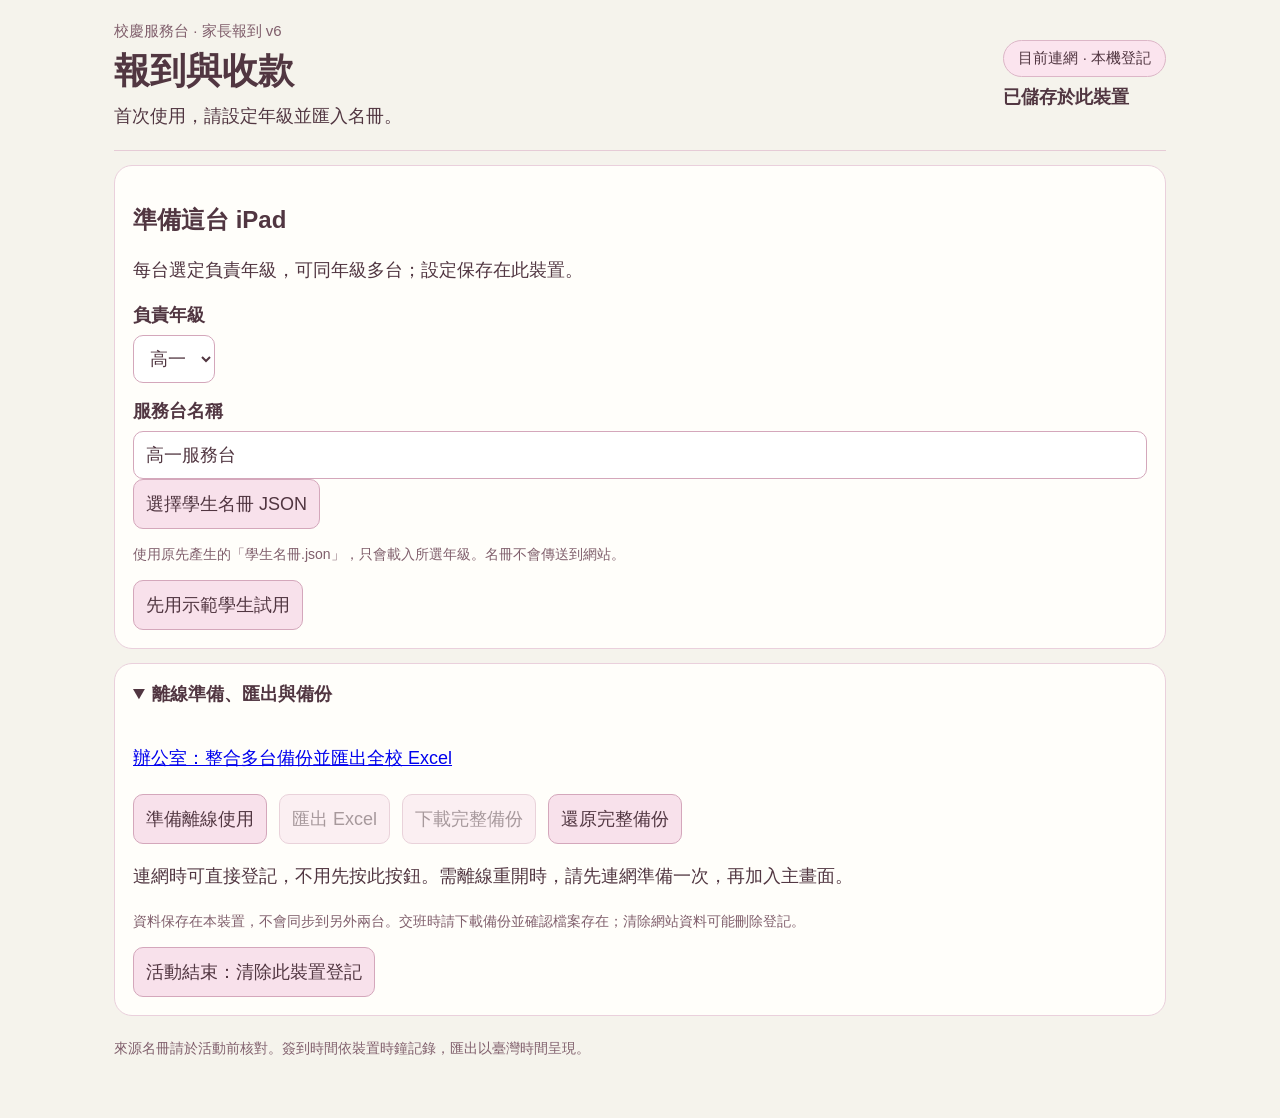
==== commit a8ccfa3c: "Add files via upload" ====
--- a/index.html
+++ b/index.html
@@ -1,8 +1,8 @@
-<!doctype html><html lang="zh-Hant"><meta charset="utf-8"><meta name="viewport" content="width=device-width,initial-scale=1,viewport-fit=cover"><meta name="theme-color" content="#a84f70"><meta name="apple-mobile-web-app-capable" content="yes"><link rel="manifest" href="manifest.webmanifest"><link rel="icon" href="icon.svg"><title>校慶報到與收款</title><link rel="stylesheet" href="style.css?v=5">
-<main><header><div><small>校慶服務台 · 家長報到 v5</small><h1>報到與收款</h1><p id="station-title">首次使用，請設定年級並匯入名冊。</p></div><div><span class="badge" id="connection">檢查連線中</span><p id="save-status" role="status" aria-live="polite">正在讀取裝置資料…</p></div></header>
+<!doctype html><html lang="zh-Hant"><meta charset="utf-8"><meta name="viewport" content="width=device-width,initial-scale=1,viewport-fit=cover"><meta name="theme-color" content="#a84f70"><meta name="apple-mobile-web-app-capable" content="yes"><link rel="manifest" href="manifest.webmanifest"><link rel="icon" href="icon.svg"><title>校慶報到與收款</title><link rel="stylesheet" href="style.css?v=6">
+<main><header><div><small>校慶服務台 · 家長報到 v6</small><h1>報到與收款</h1><p id="station-title">首次使用，請設定年級並匯入名冊。</p></div><div><span class="badge" id="connection">檢查連線中</span><p id="save-status" role="status" aria-live="polite">正在讀取裝置資料…</p></div></header>
 <div class="notice" id="error" role="alert" hidden></div>
 <section class="panel" id="setup"><h2>準備這台 iPad</h2><p>每台選定負責年級，可同年級多台；設定保存在此裝置。</p><label for="grade">負責年級</label><select id="grade"><option value="1">高一</option><option value="2">高二</option><option value="3">高三</option></select><label for="station">服務台名稱</label><input id="station" maxlength="80" value="高一服務台"><label class="file">選擇學生名冊 JSON<input id="roster-file" type="file" accept=".json,application/json"></label><p class="hint">使用原先產生的「學生名冊.json」，只會載入所選年級。名冊不會傳送到網站。</p><button id="demo">先用示範學生試用</button></section>
 <section id="workspace" hidden><div class="stats"><div><small>已到家長</small><strong id="present-count">0</strong></div><div><small>家長到場比例</small><strong id="ratio-count">0%</strong></div><div><small>有效實收</small><strong id="amount-count">$0</strong></div></div>
 <section class="panel" id="search-panel"><label for="query">搜尋姓名、班級或座號</label><div class="row"><input id="query" type="search" placeholder="輸入學生姓名" autocomplete="off"><button id="clear-query">清除／下一位</button></div><div class="row filters"><label>顯示<select id="filter"><option value="search">依搜尋結果</option><option value="present">已到場</option><option value="absent">未到場</option><option value="paid">有收款</option><option value="all">本年級全部</option></select></label><span id="result-count" role="status"></span></div><div id="results" class="results"></div></section>
 <section class="panel" id="editor" hidden><div class="row editor-head"><h2 id="student-title"></h2><button id="close-editor">返回選擇其他學生</button></div><div class="entry-grid"><div><div class="row checks"><div class="check"><input id="present" type="checkbox"><label for="present">家長已到場</label></div><div class="check"><input id="no-donation" type="checkbox"><label for="no-donation">無捐款</label></div></div><p class="hint" id="arrival-time"></p><label for="note">備註</label><textarea id="note" maxlength="2000" rows="2" placeholder="填寫備註（可留白）"></textarea></div><form id="payment-form"><h3>新增一筆實收捐款（選填）</h3><div class="fields"><div><label for="amount">實收金額（元）</label><input id="amount" type="number" min="1" max="99999999" step="1" inputmode="numeric" placeholder="無收款可留白"></div><div><label for="method">收款方式</label><select id="method"><option>現金</option><option>轉帳</option><option>其他</option></select></div></div><label for="payment-note">這筆收款備註</label><input id="payment-note" maxlength="2000" placeholder="可留白"></form></div><div class="row save-row"><p id="editor-message" role="status" aria-live="polite">勾選與填寫完成後，請按儲存登記。</p><button class="primary" id="save-registration">儲存登記</button></div><details id="history"><summary>此學生收款紀錄</summary><div id="payments"></div></details></section><section class="panel" id="received-panel"><h2>目前已收到款項</h2><label for="received-query">查詢學生或班級</label><input id="received-query" type="search" placeholder="輸入姓名或班級；留白顯示全部"><p id="received-summary" role="status"></p><div id="received-list" class="results"></div></section></section>
-<details class="panel" open id="management"><summary>離線準備、匯出與備份</summary><p><a href="merge.html">辦公室：整合多台備份並匯出全校 Excel</a></p><div class="tools"><button id="offline">準備離線使用</button><button id="export" disabled>匯出 Excel</button><button id="backup" disabled>下載完整備份</button><label class="file">還原完整備份<input id="restore" type="file" accept=".json,application/json"></label></div><p id="offline-status" role="status">連網時可直接登記，不用先按此按鈕。需離線重開時，請先連網準備一次，再加入主畫面。</p><p id="export-status" role="status"></p><p class="hint">資料保存在本裝置，不會同步到另外兩台。交班時請下載備份並確認檔案存在；清除網站資料可能刪除登記。</p><button id="erase">活動結束：清除此裝置登記</button></details><footer>來源名冊請於活動前核對。簽到時間依裝置時鐘記錄，匯出以臺灣時間呈現。</footer></main><dialog id="confirm-dialog"><form id="confirm-form"><h2 id="confirm-title">確認操作</h2><p id="confirm-text"></p><label id="confirm-label" for="confirm-input">請輸入</label><input id="confirm-input" maxlength="2000"><div class="tools"><button type="button" id="confirm-cancel">取消</button><button class="primary" type="submit">確認</button></div></form></dialog><script src="core.js?v=5"></script><script src="app.js?v=5"></script></html>
+<details class="panel" open id="management"><summary>離線準備、匯出與備份</summary><p><a href="merge.html">辦公室：整合多台備份並匯出全校 Excel</a></p><div class="tools"><button id="offline">準備離線使用</button><button id="export" disabled>匯出 Excel</button><button id="backup" disabled>下載完整備份</button><label class="file">還原完整備份<input id="restore" type="file" accept=".json,application/json"></label></div><p id="offline-status" role="status">連網時可直接登記，不用先按此按鈕。需離線重開時，請先連網準備一次，再加入主畫面。</p><p id="export-status" role="status"></p><p class="hint">資料保存在本裝置，不會同步到另外兩台。交班時請下載備份並確認檔案存在；清除網站資料可能刪除登記。</p><button id="erase">活動結束：清除此裝置登記</button></details><footer>來源名冊請於活動前核對。簽到時間依裝置時鐘記錄，匯出以臺灣時間呈現。</footer></main><dialog id="confirm-dialog"><form id="confirm-form"><h2 id="confirm-title">確認操作</h2><p id="confirm-text"></p><label id="confirm-label" for="confirm-input">請輸入</label><input id="confirm-input" maxlength="2000"><div class="tools"><button type="button" id="confirm-cancel">取消</button><button class="primary" type="submit">確認</button></div></form></dialog><script src="core.js?v=6"></script><script src="app.js?v=6"></script></html>
--- a/style.css
+++ b/style.css
@@ -5,3 +5,5 @@
 #editor{scroll-margin-top:16px}.received{border:1px solid #ead0dc;border-radius:12px;padding:16px}.received strong:last-child{color:#a84f70}
 /* v5: compact entry, warm paper background and pink controls. */
 :root{background:#f5f3ec}button,.file{background:#f8e1eb;border-color:#d4a7bb}button.primary{background:#a84f70;color:#fff}input[type=checkbox]{accent-color:#a84f70}.panel{background:#fffefa;margin-top:14px;padding:18px}main{padding-top:20px}header{padding-bottom:12px}h1{margin:6px 0}header p{margin:6px 0}.stats{margin-top:14px}.stats>div{padding:12px 16px}.stats strong{font-size:25px;margin-top:4px}.entry-grid{display:grid;grid-template-columns:1fr 1fr;gap:20px}.entry-grid label{margin:9px 0 5px}.entry-grid .check label{margin:0;font-size:19px}.check{margin:0}.checks{justify-content:flex-start;gap:18px;margin-top:10px}.entry-grid h3{margin:8px 0;font-size:18px}.entry-grid p{margin:7px 0}.entry-grid input:not([type=checkbox]),.entry-grid select,.entry-grid textarea{padding:8px 10px;min-height:44px}.entry-grid select{width:100%}.entry-grid .fields{gap:10px}.editor-head h2{margin:0;font-size:23px}.editor-head button{min-height:44px;padding:8px 12px}.save-row{margin-top:12px;border-top:1px solid #e4d6d8;padding-top:10px}.save-row p{font-size:15px;margin:0;flex:1}.save-row button{min-width:160px}#history{margin-top:8px}#history summary{font-size:15px;min-height:32px;padding-top:5px}.editing #received-panel{margin-top:14px}.editing header{padding-bottom:8px}.editing h1{font-size:26px}.editing .stats{display:none}.editing #editor{margin-top:10px}#editor{scroll-margin-top:10px}#editor-message{overflow-wrap:anywhere}dialog{background:#fffefa}@media(max-width:600px){.entry-grid{grid-template-columns:1fr;gap:6px}.entry-grid .fields{grid-template-columns:1fr 1fr}.panel{padding:14px}.checks{margin-top:8px}.editor-head{gap:8px}.editor-head h2{font-size:21px}.save-row{gap:8px}.save-row button{width:100%}.entry-grid textarea{height:64px}.stats strong{font-size:22px}}
+
+#close-editor:disabled{background:#e5e5e2;color:#8b8b86;border-color:#d3d3cd;opacity:1;cursor:not-allowed}
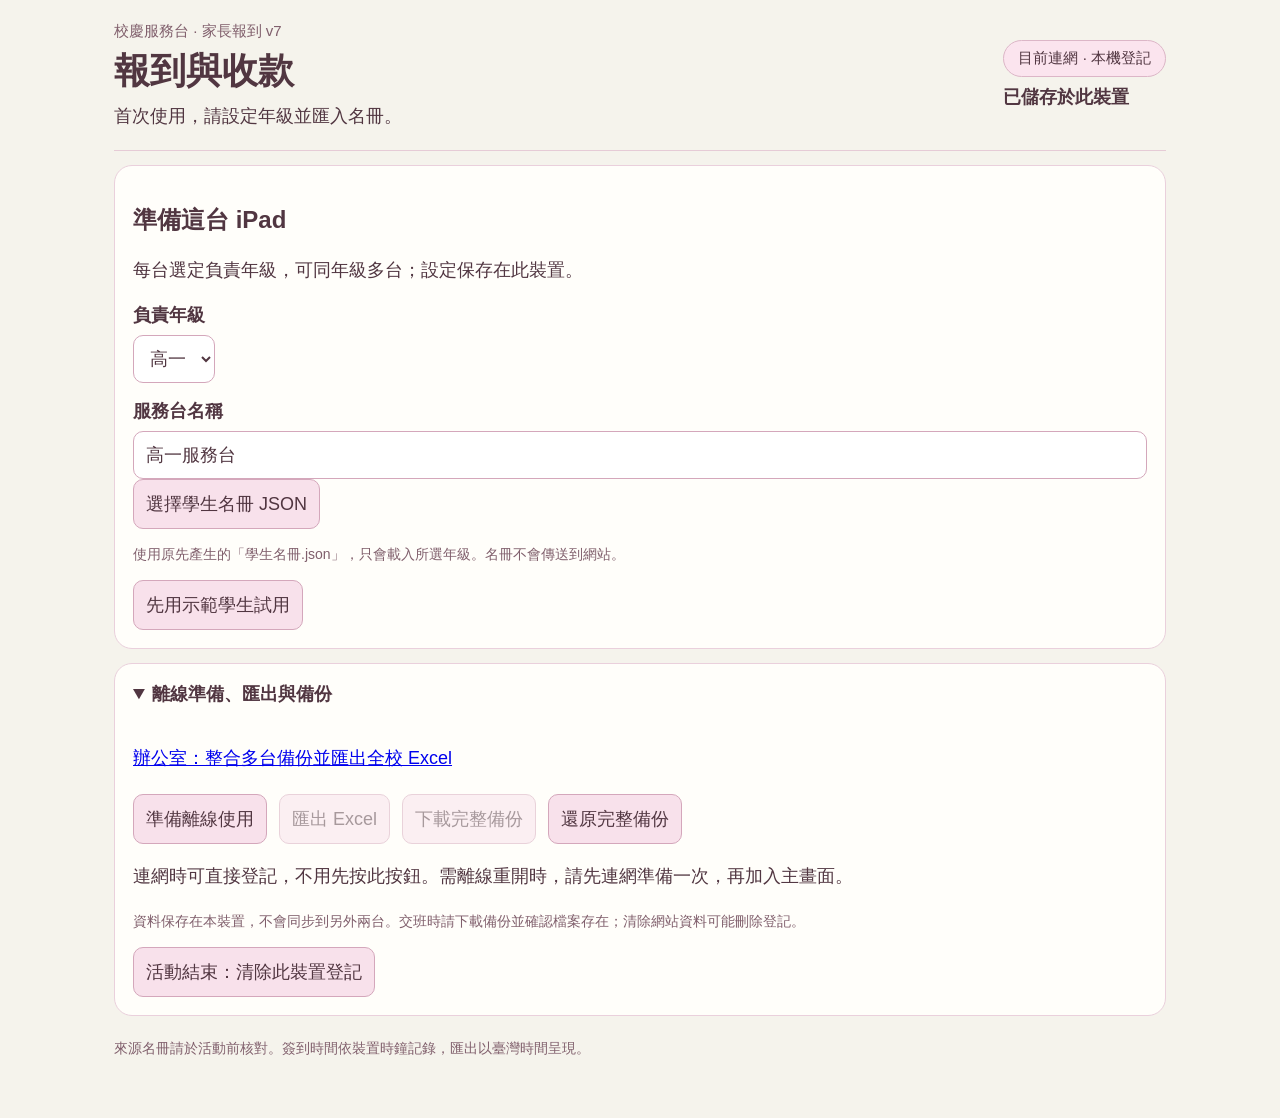
==== commit 27ea7e91: "Add files via upload" ====
--- a/index.html
+++ b/index.html
@@ -1,8 +1,8 @@
-<!doctype html><html lang="zh-Hant"><meta charset="utf-8"><meta name="viewport" content="width=device-width,initial-scale=1,viewport-fit=cover"><meta name="theme-color" content="#a84f70"><meta name="apple-mobile-web-app-capable" content="yes"><link rel="manifest" href="manifest.webmanifest"><link rel="icon" href="icon.svg"><title>校慶報到與收款</title><link rel="stylesheet" href="style.css?v=6">
-<main><header><div><small>校慶服務台 · 家長報到 v6</small><h1>報到與收款</h1><p id="station-title">首次使用，請設定年級並匯入名冊。</p></div><div><span class="badge" id="connection">檢查連線中</span><p id="save-status" role="status" aria-live="polite">正在讀取裝置資料…</p></div></header>
+<!doctype html><html lang="zh-Hant"><meta charset="utf-8"><meta name="viewport" content="width=device-width,initial-scale=1,viewport-fit=cover"><meta name="theme-color" content="#a84f70"><meta name="apple-mobile-web-app-capable" content="yes"><link rel="manifest" href="manifest.webmanifest"><link rel="icon" href="icon.svg"><title>校慶報到與收款</title><link rel="stylesheet" href="style.css?v=7">
+<main><header><div><small>校慶服務台 · 家長報到 v7</small><h1>報到與收款</h1><p id="station-title">首次使用，請設定年級並匯入名冊。</p></div><div><span class="badge" id="connection">檢查連線中</span><p id="save-status" role="status" aria-live="polite">正在讀取裝置資料…</p></div></header>
 <div class="notice" id="error" role="alert" hidden></div>
 <section class="panel" id="setup"><h2>準備這台 iPad</h2><p>每台選定負責年級，可同年級多台；設定保存在此裝置。</p><label for="grade">負責年級</label><select id="grade"><option value="1">高一</option><option value="2">高二</option><option value="3">高三</option></select><label for="station">服務台名稱</label><input id="station" maxlength="80" value="高一服務台"><label class="file">選擇學生名冊 JSON<input id="roster-file" type="file" accept=".json,application/json"></label><p class="hint">使用原先產生的「學生名冊.json」，只會載入所選年級。名冊不會傳送到網站。</p><button id="demo">先用示範學生試用</button></section>
 <section id="workspace" hidden><div class="stats"><div><small>已到家長</small><strong id="present-count">0</strong></div><div><small>家長到場比例</small><strong id="ratio-count">0%</strong></div><div><small>有效實收</small><strong id="amount-count">$0</strong></div></div>
 <section class="panel" id="search-panel"><label for="query">搜尋姓名、班級或座號</label><div class="row"><input id="query" type="search" placeholder="輸入學生姓名" autocomplete="off"><button id="clear-query">清除／下一位</button></div><div class="row filters"><label>顯示<select id="filter"><option value="search">依搜尋結果</option><option value="present">已到場</option><option value="absent">未到場</option><option value="paid">有收款</option><option value="all">本年級全部</option></select></label><span id="result-count" role="status"></span></div><div id="results" class="results"></div></section>
 <section class="panel" id="editor" hidden><div class="row editor-head"><h2 id="student-title"></h2><button id="close-editor">返回選擇其他學生</button></div><div class="entry-grid"><div><div class="row checks"><div class="check"><input id="present" type="checkbox"><label for="present">家長已到場</label></div><div class="check"><input id="no-donation" type="checkbox"><label for="no-donation">無捐款</label></div></div><p class="hint" id="arrival-time"></p><label for="note">備註</label><textarea id="note" maxlength="2000" rows="2" placeholder="填寫備註（可留白）"></textarea></div><form id="payment-form"><h3>新增一筆實收捐款（選填）</h3><div class="fields"><div><label for="amount">實收金額（元）</label><input id="amount" type="number" min="1" max="99999999" step="1" inputmode="numeric" placeholder="無收款可留白"></div><div><label for="method">收款方式</label><select id="method"><option>現金</option><option>轉帳</option><option>其他</option></select></div></div><label for="payment-note">這筆收款備註</label><input id="payment-note" maxlength="2000" placeholder="可留白"></form></div><div class="row save-row"><p id="editor-message" role="status" aria-live="polite">勾選與填寫完成後，請按儲存登記。</p><button class="primary" id="save-registration">儲存登記</button></div><details id="history"><summary>此學生收款紀錄</summary><div id="payments"></div></details></section><section class="panel" id="received-panel"><h2>目前已收到款項</h2><label for="received-query">查詢學生或班級</label><input id="received-query" type="search" placeholder="輸入姓名或班級；留白顯示全部"><p id="received-summary" role="status"></p><div id="received-list" class="results"></div></section></section>
-<details class="panel" open id="management"><summary>離線準備、匯出與備份</summary><p><a href="merge.html">辦公室：整合多台備份並匯出全校 Excel</a></p><div class="tools"><button id="offline">準備離線使用</button><button id="export" disabled>匯出 Excel</button><button id="backup" disabled>下載完整備份</button><label class="file">還原完整備份<input id="restore" type="file" accept=".json,application/json"></label></div><p id="offline-status" role="status">連網時可直接登記，不用先按此按鈕。需離線重開時，請先連網準備一次，再加入主畫面。</p><p id="export-status" role="status"></p><p class="hint">資料保存在本裝置，不會同步到另外兩台。交班時請下載備份並確認檔案存在；清除網站資料可能刪除登記。</p><button id="erase">活動結束：清除此裝置登記</button></details><footer>來源名冊請於活動前核對。簽到時間依裝置時鐘記錄，匯出以臺灣時間呈現。</footer></main><dialog id="confirm-dialog"><form id="confirm-form"><h2 id="confirm-title">確認操作</h2><p id="confirm-text"></p><label id="confirm-label" for="confirm-input">請輸入</label><input id="confirm-input" maxlength="2000"><div class="tools"><button type="button" id="confirm-cancel">取消</button><button class="primary" type="submit">確認</button></div></form></dialog><script src="core.js?v=6"></script><script src="app.js?v=6"></script></html>
+<details class="panel" open id="management"><summary>離線準備、匯出與備份</summary><p><a href="merge.html">辦公室：整合多台備份並匯出全校 Excel</a></p><div class="tools"><button id="offline">準備離線使用</button><button id="export" disabled>匯出 Excel</button><button id="backup" disabled>下載完整備份</button><label class="file">還原完整備份<input id="restore" type="file" accept=".json,application/json"></label></div><p id="offline-status" role="status">連網時可直接登記，不用先按此按鈕。需離線重開時，請先連網準備一次，再加入主畫面。</p><p id="export-status" role="status"></p><p class="hint">資料保存在本裝置，不會同步到另外兩台。交班時請下載備份並確認檔案存在；清除網站資料可能刪除登記。</p><button id="erase">活動結束：清除此裝置登記</button></details><footer>來源名冊請於活動前核對。簽到時間依裝置時鐘記錄，匯出以臺灣時間呈現。</footer></main><dialog id="confirm-dialog"><form id="confirm-form"><h2 id="confirm-title">確認操作</h2><p id="confirm-text"></p><label id="confirm-label" for="confirm-input">請輸入</label><input id="confirm-input" maxlength="2000"><div class="tools"><button type="button" id="confirm-cancel">取消</button><button class="primary" type="submit">確認</button></div></form></dialog><script src="core.js?v=7"></script><script src="app.js?v=7"></script></html>
--- a/style.css
+++ b/style.css
@@ -7,3 +7,5 @@
 :root{background:#f5f3ec}button,.file{background:#f8e1eb;border-color:#d4a7bb}button.primary{background:#a84f70;color:#fff}input[type=checkbox]{accent-color:#a84f70}.panel{background:#fffefa;margin-top:14px;padding:18px}main{padding-top:20px}header{padding-bottom:12px}h1{margin:6px 0}header p{margin:6px 0}.stats{margin-top:14px}.stats>div{padding:12px 16px}.stats strong{font-size:25px;margin-top:4px}.entry-grid{display:grid;grid-template-columns:1fr 1fr;gap:20px}.entry-grid label{margin:9px 0 5px}.entry-grid .check label{margin:0;font-size:19px}.check{margin:0}.checks{justify-content:flex-start;gap:18px;margin-top:10px}.entry-grid h3{margin:8px 0;font-size:18px}.entry-grid p{margin:7px 0}.entry-grid input:not([type=checkbox]),.entry-grid select,.entry-grid textarea{padding:8px 10px;min-height:44px}.entry-grid select{width:100%}.entry-grid .fields{gap:10px}.editor-head h2{margin:0;font-size:23px}.editor-head button{min-height:44px;padding:8px 12px}.save-row{margin-top:12px;border-top:1px solid #e4d6d8;padding-top:10px}.save-row p{font-size:15px;margin:0;flex:1}.save-row button{min-width:160px}#history{margin-top:8px}#history summary{font-size:15px;min-height:32px;padding-top:5px}.editing #received-panel{margin-top:14px}.editing header{padding-bottom:8px}.editing h1{font-size:26px}.editing .stats{display:none}.editing #editor{margin-top:10px}#editor{scroll-margin-top:10px}#editor-message{overflow-wrap:anywhere}dialog{background:#fffefa}@media(max-width:600px){.entry-grid{grid-template-columns:1fr;gap:6px}.entry-grid .fields{grid-template-columns:1fr 1fr}.panel{padding:14px}.checks{margin-top:8px}.editor-head{gap:8px}.editor-head h2{font-size:21px}.save-row{gap:8px}.save-row button{width:100%}.entry-grid textarea{height:64px}.stats strong{font-size:22px}}
 
 #close-editor:disabled{background:#e5e5e2;color:#8b8b86;border-color:#d3d3cd;opacity:1;cursor:not-allowed}
+
+.home-link{display:inline-flex;align-items:center;justify-content:center;min-height:44px;padding:10px 16px;background:#f8e1eb;border:1px solid #d4a7bb;border-radius:10px;color:#743c53;text-decoration:none}.home-link:focus-visible{outline:3px solid #a84f70;outline-offset:3px}
